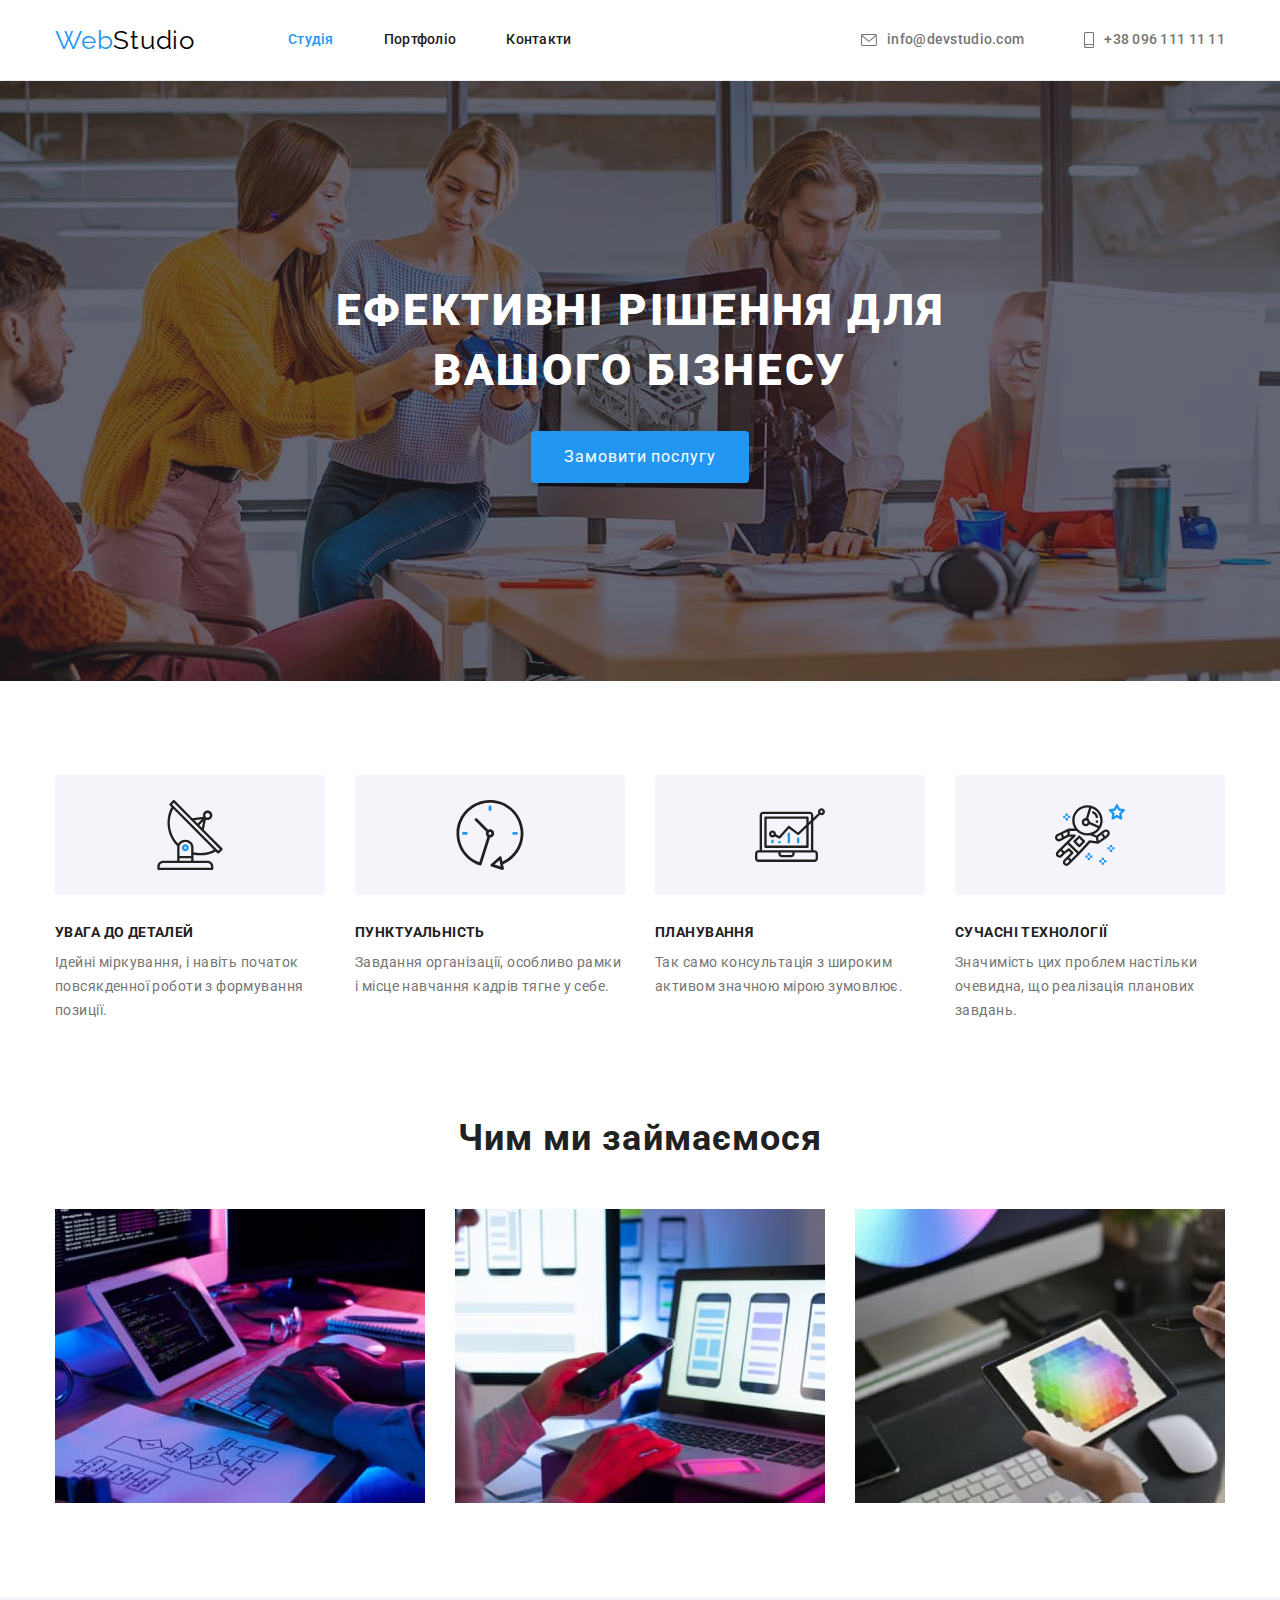
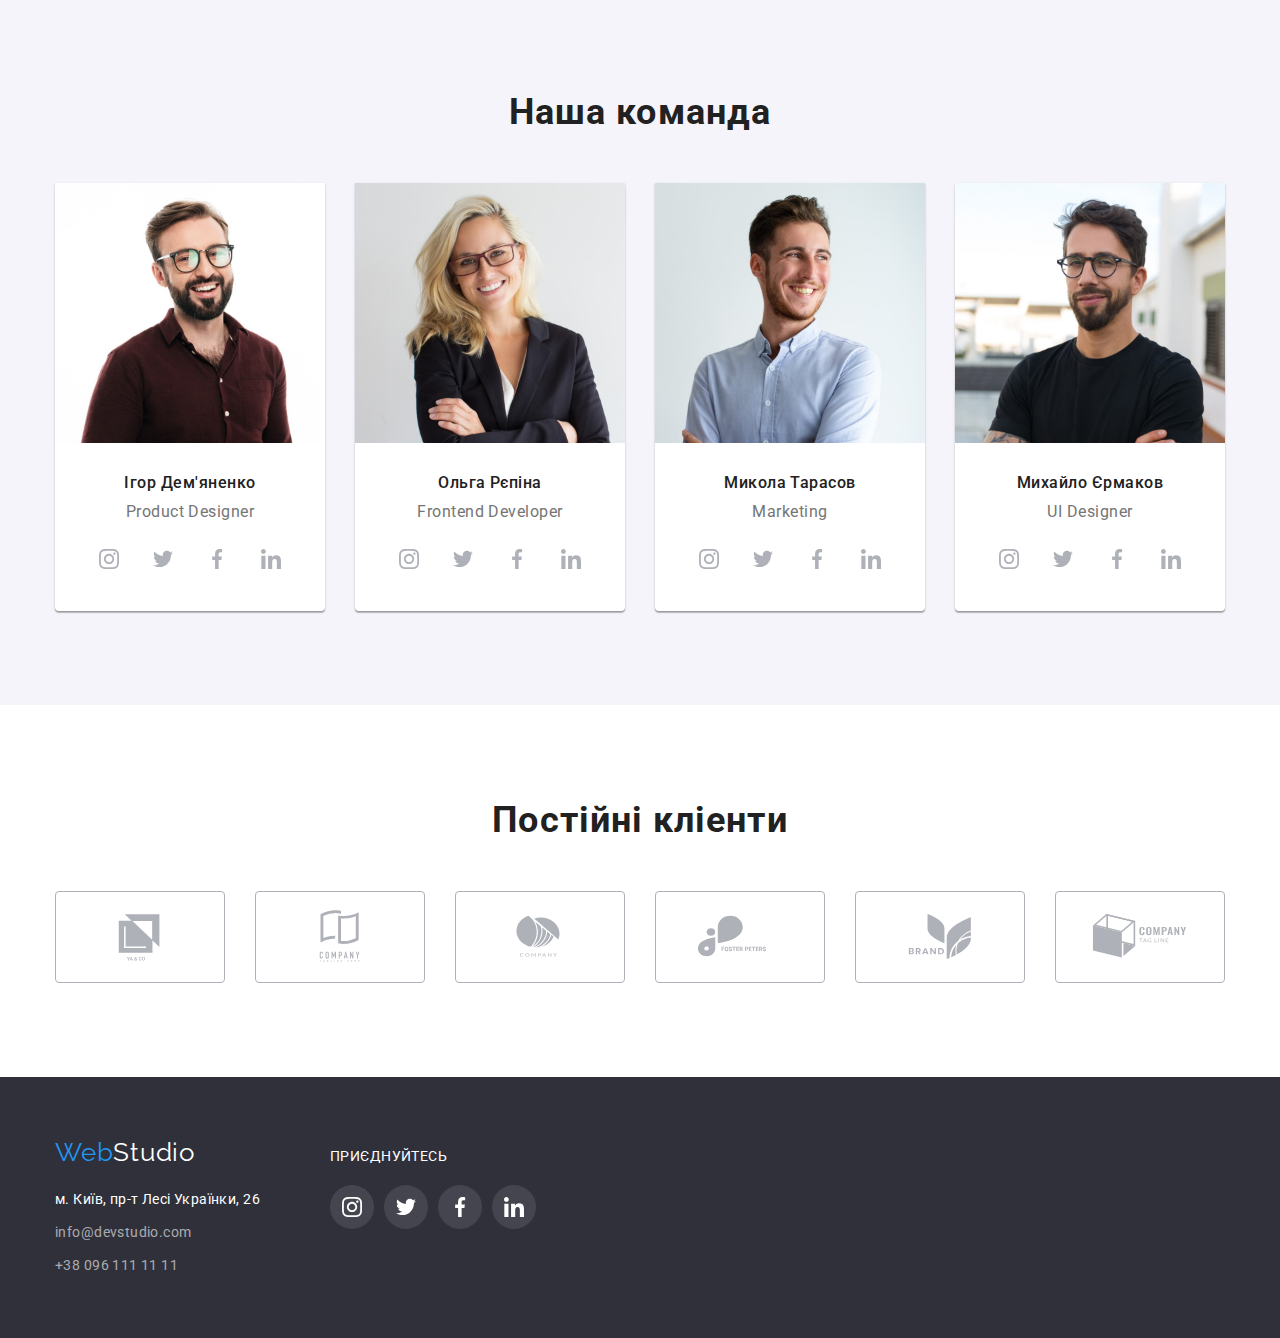
==== index.html @ a4acde21 "copy the files of previous work" ====
<!DOCTYPE html>
<html lang="uk">
  <head>
    <meta charset="UTF-8" />
    <meta http-equiv="X-UA-Compatible" content="IE=edge" />
    <meta name="viewport" content="width=device-width, initial-scale=1.0" />
    <title>Студія</title>
    <link rel="preconnect" href="https://fonts.googleapis.com" />
    <link rel="preconnect" href="https://fonts.gstatic.com" crossorigin />
    <link
      href="https://fonts.googleapis.com/css2?family=Raleway:wght@700&family=Roboto:wght@400;500;700;900&display=swap"
      rel="stylesheet"
    />
    <link
      rel="stylesheet"
      href="https://cdnjs.cloudflare.com/ajax/libs/modern-normalize/1.0.0/modern-normalize.min.css"
    />
    <link rel="stylesheet" href="./css/style.css" />
  </head>
  <body>
    <!--Верхня лінія-->
    <header class="header">
      <div class="container main-nav">
        <nav class="nav">
          <a class="logo" href="./index.html">Web<span class="logo-dark">Studio</span></a>
          <ul class="site-nav list">
            <li class="item"><a href="./index.html" class="link current">Студія</a></li>
            <li class="item"><a href="./portfolio.html" class="link">Портфоліо</a></li>
            <li class="item"><a href="" class="link">Контакти</a></li>
          </ul>
        </nav>
        <ul class="contact list">
            <li class="item">
              <a href="mailto:info@devstudio.com" class="contact-link contact-mailto">
                <svg class="icon-contact" width="16" height="12">
                  <use href="./images/symbol-defs1.svg#icon-envelope"></use></svg>
                info@devstudio.com</a>
            </li>
            <li class="item">
              <a href="tel:+380961111111" class="contact-link contact-phone">
                <svg class="icon-contact" width="10" height="16">
                  <use href="./images/symbol-defs1.svg#icon-smartphone"></use></svg>
                +38 096 111 11 11</a>
            </li>
          </ul>
      </div>
    </header>

    <main>
      <!--Шапка-->
      <section class="hero overlay">
        <div class="container">
          <h1 class="hero-title">Ефективні рішення для вашого бізнесу</h1>
          <button type="button" class="btn">Замовити послугу</button>
        </div>
      </section>
      <!--Особливості-->
      <section class="section">
        <div class="container">
          <h2 class="section-title visually-hidden">Особливості</h2>
          <ul class="features list">
            <li class="features-item">
              <div class="features-icon">
                <svg width="70" height="70">
                  <use href="./images/symbol-defs1.svg#icon-antenna-1"></use>
                </svg>
              </div>
              <h3 class="subtitle">Увага до деталей</h3>
              <p>Ідейні міркування, і навіть початок повсякденної роботи з формування позиції.</p>
            </li>
            <li class="features-item icon-clock">
              <div class="features-icon">
                <svg width="70" height="70">
                  <use href="./images/symbol-defs1.svg#icon-clock-1"></use>
                </svg>
              </div>
              <h3 class="subtitle">Пунктуальність</h3>
              <p>Завдання організації, особливо рамки і місце навчання кадрів тягне у себе.</p>
            </li>
            <li class="features-item icon-diagram">
              <div class="features-icon">
                <svg width="70" height="70">
                  <use href="./images/symbol-defs1.svg#icon-diagram-1"></use>
                </svg>
              </div>
              <h3 class="subtitle">Планування</h3>
              <p>Так само консультація з широким активом значною мірою зумовлює.</p>
            </li>
            <li class="features-item icon-astronaut">
              <div class="features-icon">
                <svg width="70" height="70">
                  <use href="./images/symbol-defs1.svg#icon-astronaut-1"></use>
                </svg>
              </div>
              <h3 class="subtitle">Сучасні технології</h3>
              <p>Значимість цих проблем настільки очевидна, що реалізація планових завдань.</p>
            </li>
          </ul>
        </div>
      </section>
      <!--Чим ми займаємося-->
      <section class="section thumbs-section">
        <div class="container">
          <h2 class="section-title">Чим ми займаємося</h2>
          <ul class="thumbs list">
            <li class="item">
              <img src="./images/img1.jpg" alt="програмування" width="370" />
            </li>
            <li class="item">
              <img src="./images/img2.jpg" alt="створення макету сайта" width="370" />
            </li>
            <li class="item">
              <img src="./images/img3.jpg" alt="планшет з кольорами" width="370" />
            </li>
          </ul>
        </div>
      </section>
      <!--Наша команда-->
      <section class="teams section">
        <div class="container">
          <h2 class="section-title">Наша команда</h2>
          <ul class="members list">
            <li class="avatar">
              <img src="./images/imgcard1.jpg" alt="фото Ігор Дем'яненко" width="270" />
              <div class="member-img">
                <h3 class="member">Ігор Дем'яненко</h3>
                <p class="member-text">Product Designer</p>
                <ul class="social list">
                  <li class="social-item">
                    <a href="#" class="social-link">
                      <svg width="20" height="20">
                        <use href="./images/symbol-defs1.svg#icon-instagram-2"></use>
                      </svg>
                    </a>
                  </li>
                  <li class="social-item">
                    <a href="#" class="social-link">
                      <svg width="20" height="20">
                        <use href="./images/symbol-defs1.svg#icon-twitter-1"></use>
                      </svg>
                    </a>
                  </li>
                  <li class="social-item">
                    <a href="#" class="social-link">
                      <svg width="20" height="20">
                        <use href="./images/symbol-defs1.svg#icon-facebook-1"></use>
                      </svg>
                    </a>
                  </li>
                  <li class="social-item">
                    <a href="#" class="social-link">
                      <svg width="20" height="20">
                        <use href="./images/symbol-defs1.svg#icon-linkedin-1"></use>
                      </svg>
                    </a>
                  </li>
                </ul>
              </div>
            </li>
            <li class="avatar">
              <img src="./images/imgcard2.jpg" alt="фото Ольга Рєпіна" width="270" />
              <div class="member-img">
                <h3 class="member">Ольга Рєпіна</h3>
                <p class="member-text">Frontend Developer</p>
                <ul class="social list">
                  <li class="social-item">
                    <a href="#" class="social-link">
                      <svg width="20" height="20">
                        <use href="./images/symbol-defs1.svg#icon-instagram-2"></use>
                      </svg>
                    </a>
                  </li>
                  <li class="social-item">
                    <a href="#" class="social-link">
                      <svg width="20" height="20">
                        <use href="./images/symbol-defs1.svg#icon-twitter-1"></use>
                      </svg>
                    </a>
                  </li>
                  <li class="social-item">
                    <a href="#" class="social-link">
                      <svg width="20" height="20">
                        <use href="./images/symbol-defs1.svg#icon-facebook-1"></use>
                      </svg>
                    </a>
                  </li>
                  <li class="social-item">
                    <a href="#" class="social-link">
                      <svg width="20" height="20">
                        <use href="./images/symbol-defs1.svg#icon-linkedin-1"></use>
                      </svg>
                    </a>
                  </li>
                </ul>
              </div>
            </li>
            <li class="avatar">
              <img src="./images/imgcard3.jpg" alt="фото Микола Тарасов" width="270" />
              <div class="member-img">
                <h3 class="member">Микола Тарасов</h3>
                <p class="member-text">Marketing</p>
                <ul class="social list">
                  <li class="social-item">
                    <a href="#" class="social-link">
                      <svg width="20" height="20">
                        <use href="./images/symbol-defs1.svg#icon-instagram-2"></use>
                      </svg>
                    </a>
                  </li>
                  <li class="social-item">
                    <a href="#" class="social-link">
                      <svg width="20" height="20">
                        <use href="./images/symbol-defs1.svg#icon-twitter-1"></use>
                      </svg>
                    </a>
                  </li>
                  <li class="social-item">
                    <a href="#" class="social-link">
                      <svg width="20" height="20">
                        <use href="./images/symbol-defs1.svg#icon-facebook-1"></use>
                      </svg>
                    </a>
                  </li>
                  <li class="social-item">
                    <a href="#" class="social-link">
                      <svg width="20" height="20">
                        <use href="./images/symbol-defs1.svg#icon-linkedin-1"></use>
                      </svg>
                    </a>
                  </li>
                </ul>
              </div>
            </li>
            <li class="avatar">
              <img src="./images/imgcard4.jpg" alt="фото Михайло Єрмаков" width="270" />
              <div class="member-img">
                <h3 class="member">Михайло Єрмаков</h3>
                <p class="member-text">UI Designer</p>
                <ul class="social list">
                  <li class="social-item">
                    <a href="#" class="social-link">
                      <svg width="20" height="20">
                        <use href="./images/symbol-defs1.svg#icon-instagram-2"></use>
                      </svg>
                    </a>
                  </li>
                  <li class="social-item">
                    <a href="#" class="social-link">
                      <svg width="20" height="20">
                        <use href="./images/symbol-defs1.svg#icon-twitter-1"></use>
                      </svg>
                    </a>
                  </li>
                  <li class="social-item">
                    <a href="#" class="social-link">
                      <svg width="20" height="20">
                        <use href="./images/symbol-defs1.svg#icon-facebook-1"></use>
                      </svg>
                    </a>
                  </li>
                  <li class="social-item">
                    <a href="#" class="social-link">
                      <svg width="20" height="20">
                        <use href="./images/symbol-defs1.svg#icon-linkedin-1"></use>
                      </svg>
                    </a>
                  </li>
                </ul>
              </div>
            </li>
          </ul>
        </div>
      </section>
      <!-- Постійні клієнти -->
      <section class="section">
        <div class="container">
          <h2 class="section-title">Постійні кліенти</h2>
          <ul class="clients list">
            <li class="client-item">
              <a href="#" class="client-link">
                <svg width="106" height="60">
                  <use href="./images/symbol-defs1.svg#icon-Client-1"></use>
                </svg>
              </a>
            </li>
            <li class="client-item">
              <a href="#" class="client-link">
                <svg width="106" height="60">
                  <use href="./images/symbol-defs1.svg#icon-Client-2"></use>
                </svg>
              </a>
            </li>
            <li class="client-item">
              <a href="#" class="client-link">
                <svg width="106" height="60">
                  <use href="./images/symbol-defs1.svg#icon-Client-3"></use>
                </svg>
              </a>
            </li>
            <li class="client-item">
              <a href="#" class="client-link">
                <svg width="106" height="60">
                  <use href="./images/symbol-defs1.svg#icon-Client-4"></use>
                </svg>
              </a>
            </li>
            <li class="client-item">
              <a href="#" class="client-link">
                <svg width="106" height="60">
                  <use href="./images/symbol-defs1.svg#icon-Client-5"></use>
                </svg>
              </a>
            </li>
            <li class="client-item">
              <a href="#" class="client-link">
                <svg width="106" height="60">
                  <use href="./images/symbol-defs1.svg#icon-Client-6"></use>
                </svg>
              </a>
            </li>
          </ul>
        </div>
      </section>
    </main>
    <footer class="address">
      <div class="container">
        <div class="box-footer">
          <div>
            <a class="logo" href="./index.html">Web<span class="logo-light">Studio</span></a>
            <address class="address-item">
              <ul class="list">
                <li>
                  <a
                    class="map"
                    href="https://goo.gl/maps/CPtrU1FHBa2aNyZL9"
                    target="_blank"
                    rel="noopener noreferrer nofollow"
                    >м. Київ, пр-т Лесі Українки, 26</a
                  >
                </li>
                <li class="mailto">
                  <a href="mailto:info@devstudio.com" class="contact-link">info@devstudio.com</a>
                </li>
                <li><a href="tel:+380961111111" class="contact-link">+38 096 111 11 11</a></li>
              </ul>
            </address>
          </div>
          <div class="box-action">
            <p class="action">Приєднуйтесь</p>
            <ul class="social list">
              <li class="social-item">
                <a href="#" class="social-link action-link">
                  <svg class="social-network" width="20" height="20">
                    <use href="./images/symbol-defs1.svg#icon-instagram-2"></use>
                  </svg>
                </a>
              </li>
              <li class="social-item">
                <a href="#" class="social-link action-link">
                  <svg class="social-network" width="20" height="20">
                    <use href="./images/symbol-defs1.svg#icon-twitter-1"></use>
                  </svg>
                </a>
              </li>
              <li class="social-item">
                <a href="#" class="social-link action-link">
                  <svg class="social-network" width="20" height="20">
                    <use href="./images/symbol-defs1.svg#icon-facebook-1"></use>
                  </svg>
                </a>
              </li>
              <li class="social-item">
                <a href="#" class="social-link action-link">
                  <svg class="social-network" width="20" height="20">
                    <use href="./images/symbol-defs1.svg#icon-linkedin-1"></use>
                  </svg>
                </a>
              </li>
            </ul>
          </div>
        </div>
      </div>
    </footer>
  </body>
</html>
---- css/style.css ----
/* 
font-family: 'Roboto';
font-weight: 400;500;700;900
color main color #757575
color title h2 #212121
background #FFFFFF
title hero #FFFFFF
team card job #757575
background section teams #F5F4FA
address tel color: rgba(255, 255, 255, 0.6)
logo #000000 #2196F3 #FFFFFF Raleway 700
hover #2196F3 mail #757575 
portfolio #212121 Roboto 500
 */
/* html {
   box-sizing: border-box;
}
*,
*::before,
*::after {
   box-sizing: inherit;
} */
:root {
   --primary-text-color: #757575;
   --title-text-color: #212121;
   --accent-text-color: #2196F3;
   --white-color: #FFFFFF;
   --section-background: #F5F4FA;
   --btn-hover-color: #188CE8;
   --hero-background: #C4C4C4;
   --logo-dark-color: #000000;
   --hero-background-gradient: rgba(47, 48, 58, 0.4);
   --footer-background: #2F303A;
   --icon-color: #AFB1B8;
   --social-link-background: rgba(255, 255, 255, 0.1);
   --header-border-color: #ECECEC;
   --project-item-border-color: #EEEEEE;
 }

body {
   margin: 0;
   background-color: var(--white-color);
   color: var(--primary-text-color);
   font-family: 'Roboto', sans-serif;
   letter-spacing: 0.03em;
}

.list {
   padding: 0;
   margin: 0;
   list-style: none;
}
.container {
   margin-left: auto;
   margin-right: auto;
   width: 1200px;
   padding-left: 15px;
   padding-right: 15px;
}
h1,
h2,
h3,
h4,
h5,
h6,
p {
   margin-top: 0;
   margin-bottom: 0;
}
img {
   display: block;
   max-width: 100%;
   height: auto;
}
/* header */
.header {
   display: block;
   border-bottom: 1px solid var(--header-border-color);
}
.main-nav {
   display: flex;
   align-items: center;
}
.nav {
   display: flex;
   align-items: center;
}
.nav .logo {
   margin-right: 93px;
}
.logo {
   color: var(--accent-text-color);
   font-family: 'Raleway', sans-serif;
   font-size: 26px;
   line-height: 1.19;
   letter-spacing: 0.03em;
   text-decoration: none;
}

.logo-dark {
   color: var(--logo-dark-color);
}

.logo-light {
   color: var(--white-color);
}

/* site-nav */
.site-nav {
   display: flex;
}
.site-nav .item:not(:last-child) {
   margin-right: 50px;
}
.site-nav .link {
   display: block;
   padding-top: 32px;
   padding-bottom: 32px; 
   color: var(--title-text-color);
   font-weight: 500;
   font-size: 14px;
   line-height: 1.14;
   letter-spacing: 0.02em;
   text-decoration: none;
}

.site-nav .link:hover,
.site-nav .link:focus {
   color: var(--accent-text-color);
}

.site-nav .link.current {
   color: var(--accent-text-color);
}
.contact {
   display: flex;
   margin-left: auto;
}
.contact .item + .item {
   margin-left: 50px;
}
.contact .item {
   display: flex;
   align-items: center;
}
.contact .contact-link {
   display: flex;
   align-items: center;
   margin-left: 10px;
   padding-top: 32px;
   padding-bottom: 32px;
   color: var(--primary-text-color);
   font-weight: 500;
   font-size: 14px;
   fill: currentColor;
   line-height: 1.14;
   letter-spacing: 0.02em;
   text-decoration: none;
}
.contact-link:hover,
.contact-link:focus {
   color: var(--accent-text-color);
}
.icon-contact {
   margin-right: 10px;
}

/* footer */
.address {
   padding-top: 60px;
   padding-bottom: 60px;
   background-color: var(--footer-background);
}
.address-item {
   margin-top: 20px;
}
.map {
   color: var(--white-color);
   font-style: normal;
   font-size: 14px;
   line-height: 1.71;
   letter-spacing: 0.03em;
   text-decoration: none;
}

.address .contact-link {
   color: rgba(255, 255, 255, 0.6);
   font-style: normal;
   font-size: 14px;
   line-height: 1.71;
   letter-spacing: 0.03em;
   text-decoration: none;
}

.mailto {
   margin: 9px 0;
}
.box-footer {
   display: flex;
   align-items: baseline;
}
.box-action {
   margin-left: 70px;
}
.action {
   margin-bottom: 20px;
   color: var(--white-color);
   font-size: 14px;
   line-height: 1.14;
   letter-spacing: 0.03em;
   text-transform: uppercase;
}
.action-link {
   border-radius: 50%;
   background-color: var(--social-link-background);
}
.social-network {
   fill: var(--white-color);
}

/* hero */
.hero {
   padding: 200px 0;
   background-color: var(--hero-background);
   text-align: center;
}
.overlay {
   max-width: 1600px;
   height: 600px;
   margin-left: auto;
   margin-right: auto;
   background-image:linear-gradient(
      to right,
      var(--hero-background-gradient),
      var(--hero-background-gradient)),
   url(../images/hero-background.jpg);
   background-position: center;
   background-size: cover;
   background-repeat: no-repeat;
}

.hero-title {
   margin-bottom: 30px;
   color: var(--white-color);
   font-weight: 900;
   font-size: 44px;
   line-height: 1.36;
   letter-spacing: 0.06em;
   text-transform: uppercase;
   width: 700px;
   margin: 0 auto 30px auto;

}

.btn {
   display: inline-block;
   border: 1px solid transparent;
   border-radius: 4px;
   padding: 10px 32px;
   min-width: 216px;
   background-color: var(--accent-text-color);
   color: var(--white-color);
   box-shadow: 0px 4px 4px rgba(0, 0, 0, 0.15);
   font-family: inherit;
   font-size: 16px;
   line-height: 1.88;
   letter-spacing: 0.06em;
   cursor: pointer;
}
.btn:hover,
.btn:focus {
   background-color: var(--btn-hover-color);
}
.section {
   padding-bottom: 94px;
   padding-top: 94px;
}
.visually-hidden {
   position: absolute;
   white-space: nowrap;
   width: 1px;
   height: 1px;
   overflow: hidden;
   border: 0;
   padding: 0;
   clip: rect(0 0 0 0);
   clip-path: inset(50%);
   margin: -1px;
}
.section-title {
   margin-bottom: 50px;
   color:  var(--title-text-color);
   font-size: 36px;
   line-height: 1.17;
   letter-spacing: 0.03em;
   text-align: center;
}
.subtitle {
   margin-bottom: 10px;
   color: var(--title-text-color);
   font-size: 14px;
   line-height: 1.14;
   letter-spacing: 0.03em;
   text-transform: uppercase;
}
/* features */
.features {
   display: flex;
}
.features-item + .features-item {
   margin-left: 30px;
}
.features-item {
   width: 270px;
}
.features-icon {
   display: flex;
   height: 120px;
   justify-content: center;
   align-items: center;
   margin-bottom: 30px;
   background-color: var(--section-background);
   border-radius: 4px
}
.features p {
   font-size: 14px;
   line-height: 1.71;
   letter-spacing: 0.03em;
}

/* what we make */
.thumbs-section {
   padding-top: 0;
}
.thumbs {
   display: flex;
   margin-right: -30px;
}
.thumbs .item {
   flex-basis: calc(100%/3 - 30px);
   margin-right: 30px;
}
/* our teams */
.teams {
   background-color: var(--section-background);
}
.members {
   display: flex;
   margin-right: -30px;
}
.avatar {
   margin-right: 30px;
   background-color: var(--white-color);
   box-shadow: 0px 1px 3px rgba(0, 0, 0, 0.12), 0px 1px 1px rgba(0, 0, 0, 0.14), 0px 2px 1px rgba(0, 0, 0, 0.2);
   border-radius: 0px 0px 4px 4px;
   text-align: center;
}
.member-img {
   padding: 30px;
}
.member {
   margin-bottom: 10px;
   color: var(--title-text-color);
   font-weight: 500;
   font-size: 16px;
   line-height: 1.19;
   letter-spacing: 0.03em;
   
}
.member-text {
   margin-bottom: 16px;
   font-size: 16px;
   line-height: 1.19;
   letter-spacing: 0.03em;
}
.social {
   display: flex;
   justify-content: center;
   margin-right: -10px;
}
.social-item {
   margin-right: 10px;

}
.social-link {
   display: flex;
   justify-content: center;
   align-items: center;
   fill: var(--icon-color);
   width: 44px;
   height: 44px;
   border-radius: 50%;
}
.social-link:hover,
.social-link:focus {
   background-color: var(--accent-text-color);
   fill: var(--white-color);
}

/* regular customers */

.clients {
   display: flex;
   margin-right: -30px;
   justify-content: center;
}
.client-item {
   margin-right: 30px;
   width: 170px;
   height: 92px;
   
}
.client-link {
   display: flex;
   justify-content: center;
   align-items: center;
   width: 100%;
   height: 100%;
   fill: var(--icon-color);
   border: 1px solid var(--icon-color);
   border-radius: 4px;
}
.client-link:hover,
.client-link:focus {
   border-color: var(--accent-text-color);
   fill: var(--accent-text-color);
}

/* portfolio button */
.buttons {
   display: flex;
   justify-content: center;
   margin-bottom: 50px;
}
.button {
   display: inline-block;
   border: 1px solid transparent;
   border-radius: 4px;
   padding: 6px 22px;
   min-width: 73px;
   color: var(--title-text-color);
   background-color: var(--section-background);
   font-family: inherit;
   font-weight: 500;
   font-size: 16px;
   line-height: 1.63;
   letter-spacing: 0.03em;
   cursor: pointer;
}
.buttons .item:not(:last-child) {
   margin-right: 8px;
}
.button:hover,
.button:focus {
   color: var(--white-color);
   background-color: var(--accent-text-color);
   box-shadow: 0px 3px 1px rgba(0, 0, 0, 0.1), 0px 1px 2px rgba(0, 0, 0, 0.08), 0px 2px 2px rgba(0, 0, 0, 0.12);
   border-radius: 4px;
}
/* portfolio */
.portfolio {
   display: flex;
   flex-wrap: wrap;
   margin-right: -30px;
   margin-bottom: -30px;
}
.project {
   flex-basis: calc(100%/3 - 30px);
   margin-right: 30px;
   margin-bottom: 30px;
}
.project-item {
   padding: 20px 24px;
   border: 1px solid var(--project-item-border-color);
}
.portfolio-title {
   margin-bottom: 4px;
   color: var(--title-text-color);
   font-size: 18px;
   line-height: 2;
   letter-spacing: 0.06em;
}
.portfolio-text {
   color: var(--primary-text-color);
   font-size: 16px;
   line-height: 1.88;
   letter-spacing: 0.03em;
}
.project-link {
   display: block;
   background-color: var(--white-color);
   text-decoration: none;
}
.project-link:hover,
.project-link:focus {
      box-shadow: 0px 1px 1px rgba(0, 0, 0, 0.12), 0px 4px 4px rgba(0, 0, 0, 0.06), 1px 4px 6px rgba(0, 0, 0, 0.16);
}
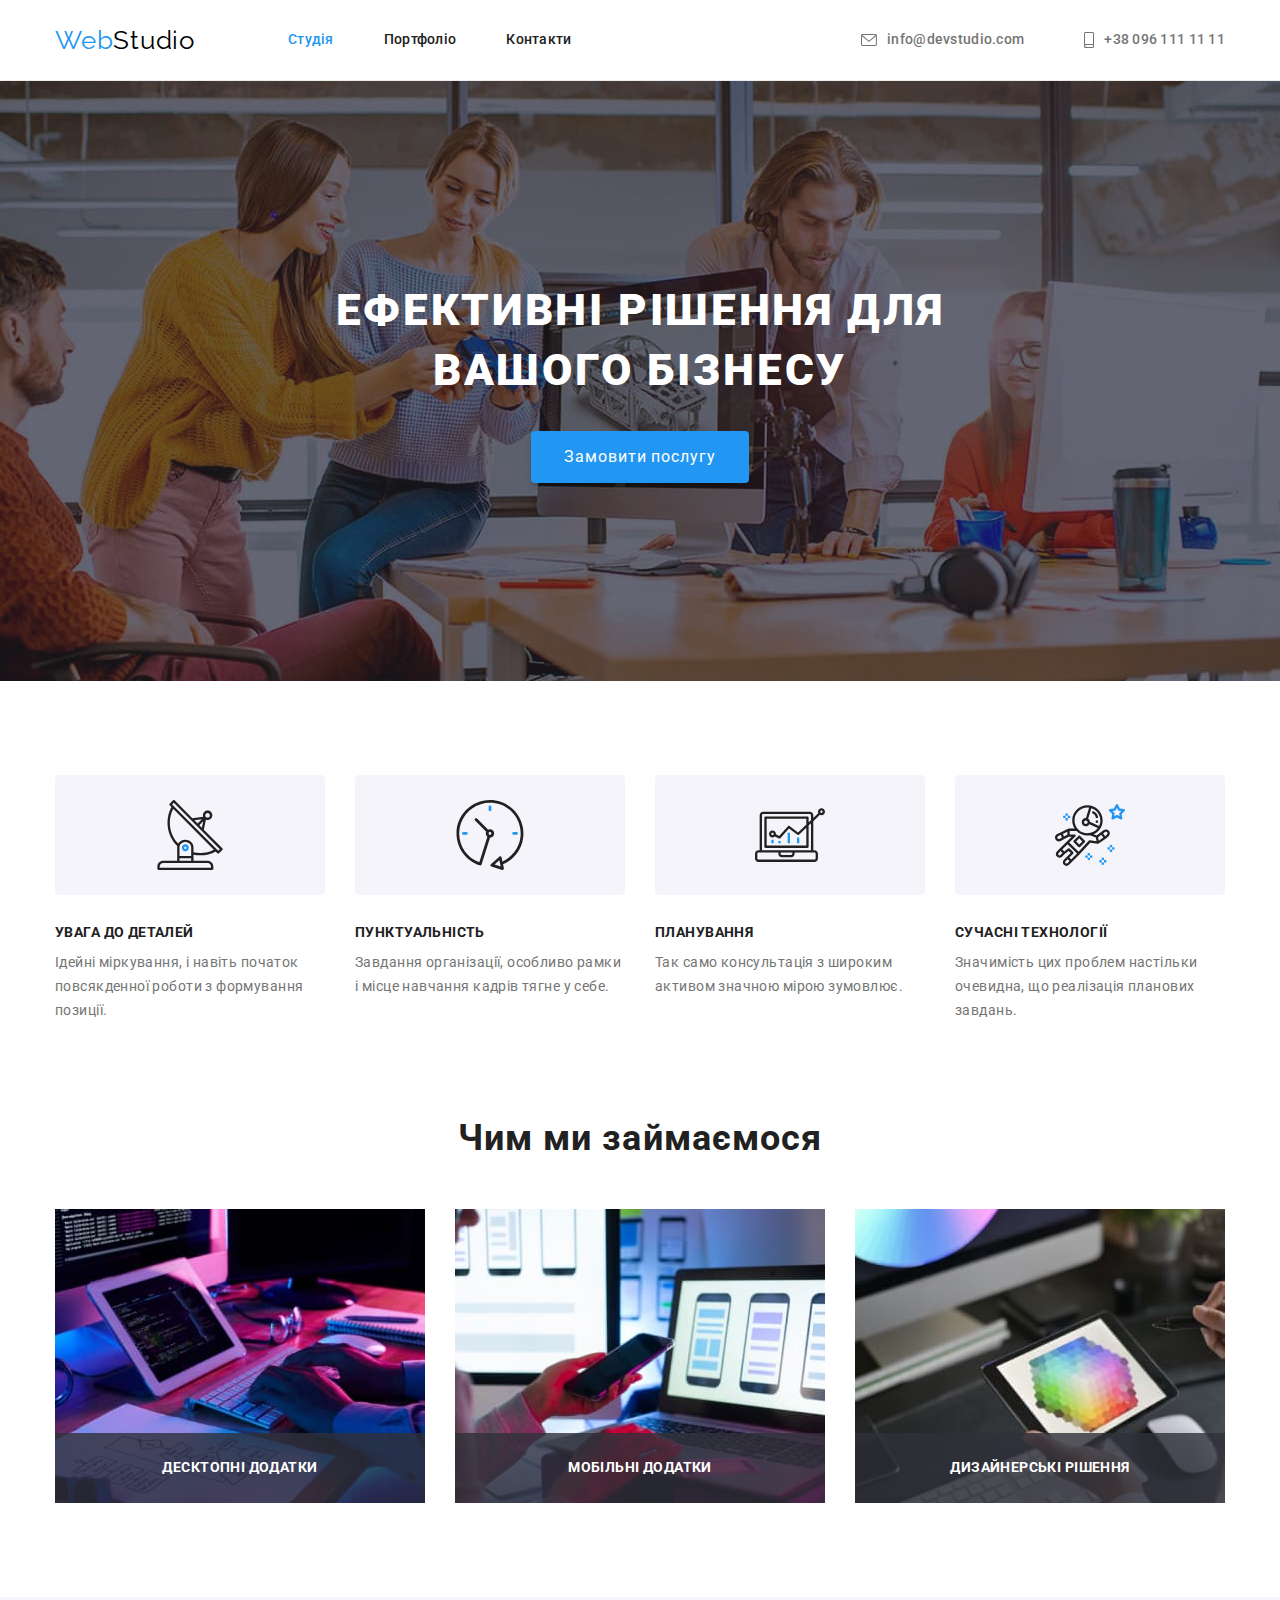
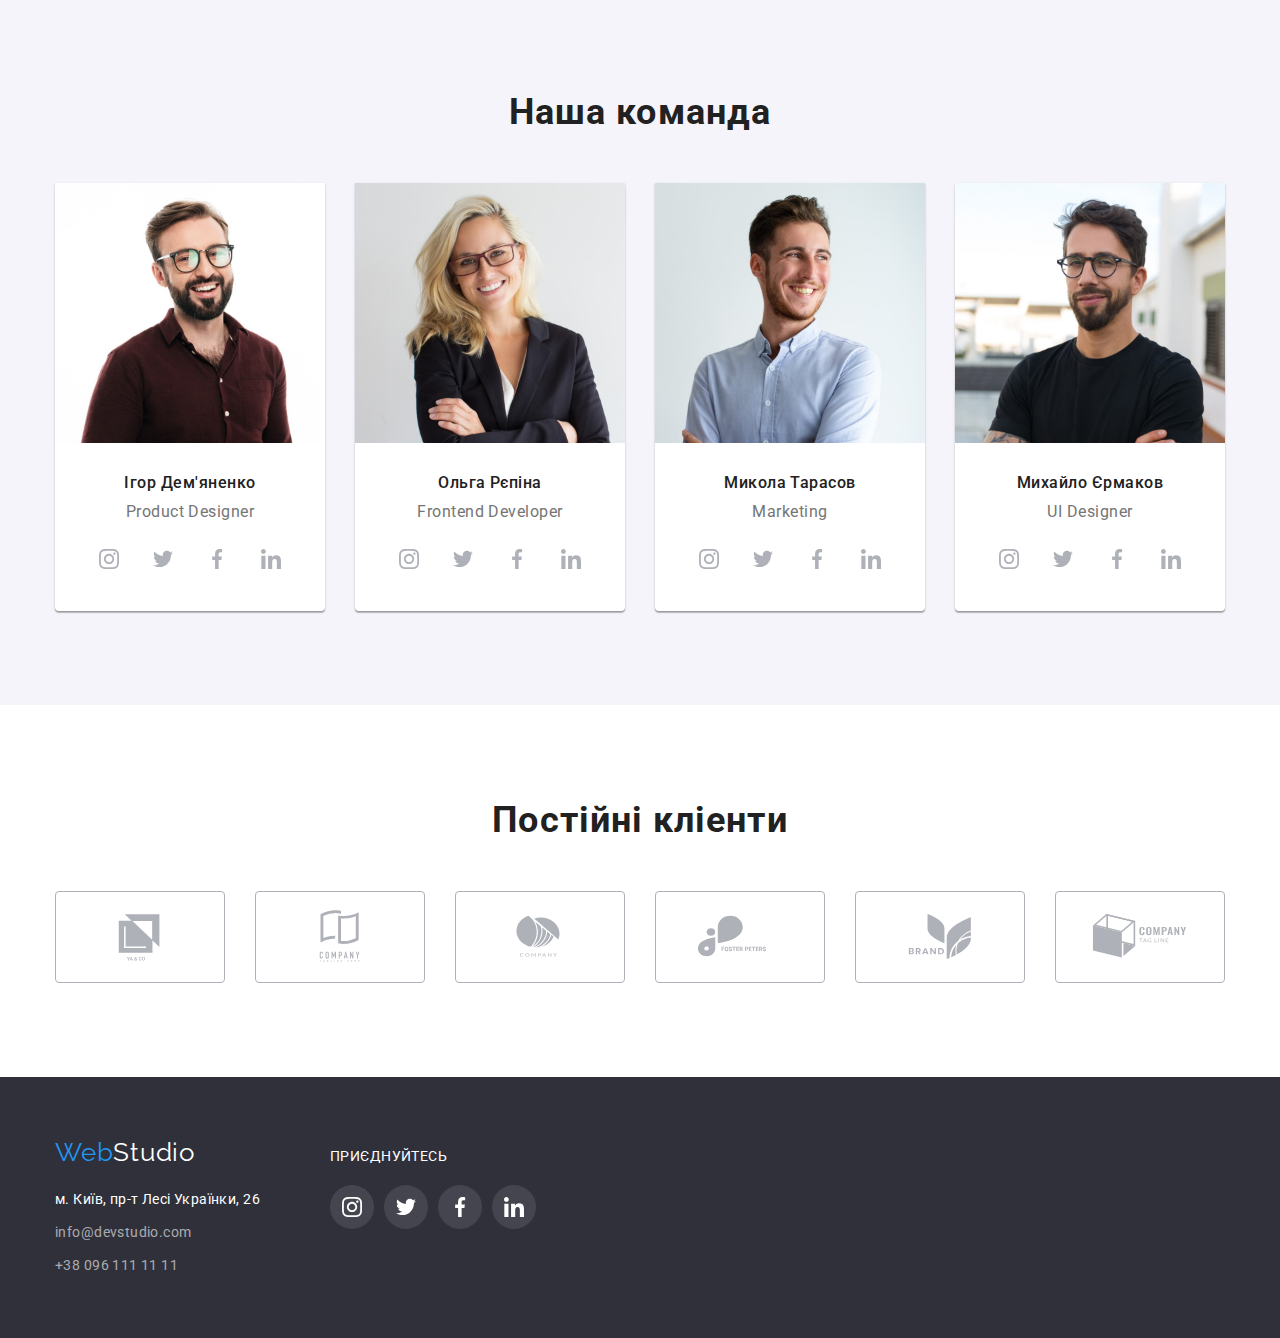
==== commit bfa44538: "added overlay for section" ====
--- a/index.html
+++ b/index.html
@@ -103,14 +103,23 @@
         <div class="container">
           <h2 class="section-title">Чим ми займаємося</h2>
           <ul class="thumbs list">
-            <li class="item">
+            <li class="thumb-item">
               <img src="./images/img1.jpg" alt="програмування" width="370" />
-            </li>
-            <li class="item">
+              <div class="thumb-overlay">
+                <p class="thumb-text">Десктопні додатки</p>
+              </div>
+            </li>
+            <li class="thumb-item">
               <img src="./images/img2.jpg" alt="створення макету сайта" width="370" />
-            </li>
-            <li class="item">
+              <div class="thumb-overlay">
+                <p class="thumb-text">Мобільні додатки</p>
+              </div>
+            </li>
+            <li class="thumb-item">
               <img src="./images/img3.jpg" alt="планшет з кольорами" width="370" />
+              <div class="thumb-overlay">
+                <p class="thumb-text">Дизайнерські рішення</p>
+              </div>
             </li>
           </ul>
         </div>
--- a/css/style.css
+++ b/css/style.css
@@ -337,9 +337,32 @@
    display: flex;
    margin-right: -30px;
 }
-.thumbs .item {
+.thumb-item {
+   position: relative;
    flex-basis: calc(100%/3 - 30px);
    margin-right: 30px;
+}
+.thumb-overlay {
+   position: absolute;
+   bottom: 0;
+   width: 100%;
+   padding: 27px 0;
+   background-image: linear-gradient(
+      to right,
+      rgba(47, 48, 58, 0.8),
+      rgba(47, 48, 58, 0.8));
+   background-position: center;
+   background-size: cover;
+   background-repeat: no-repeat
+}
+.thumb-text {
+   font-weight: 700;
+   font-size: 14px;
+   line-height: 1.14;
+   text-align: center;
+   letter-spacing: 0.03em;
+   text-transform: uppercase;
+   color: var(--white-color);
 }
 /* our teams */
 .teams {
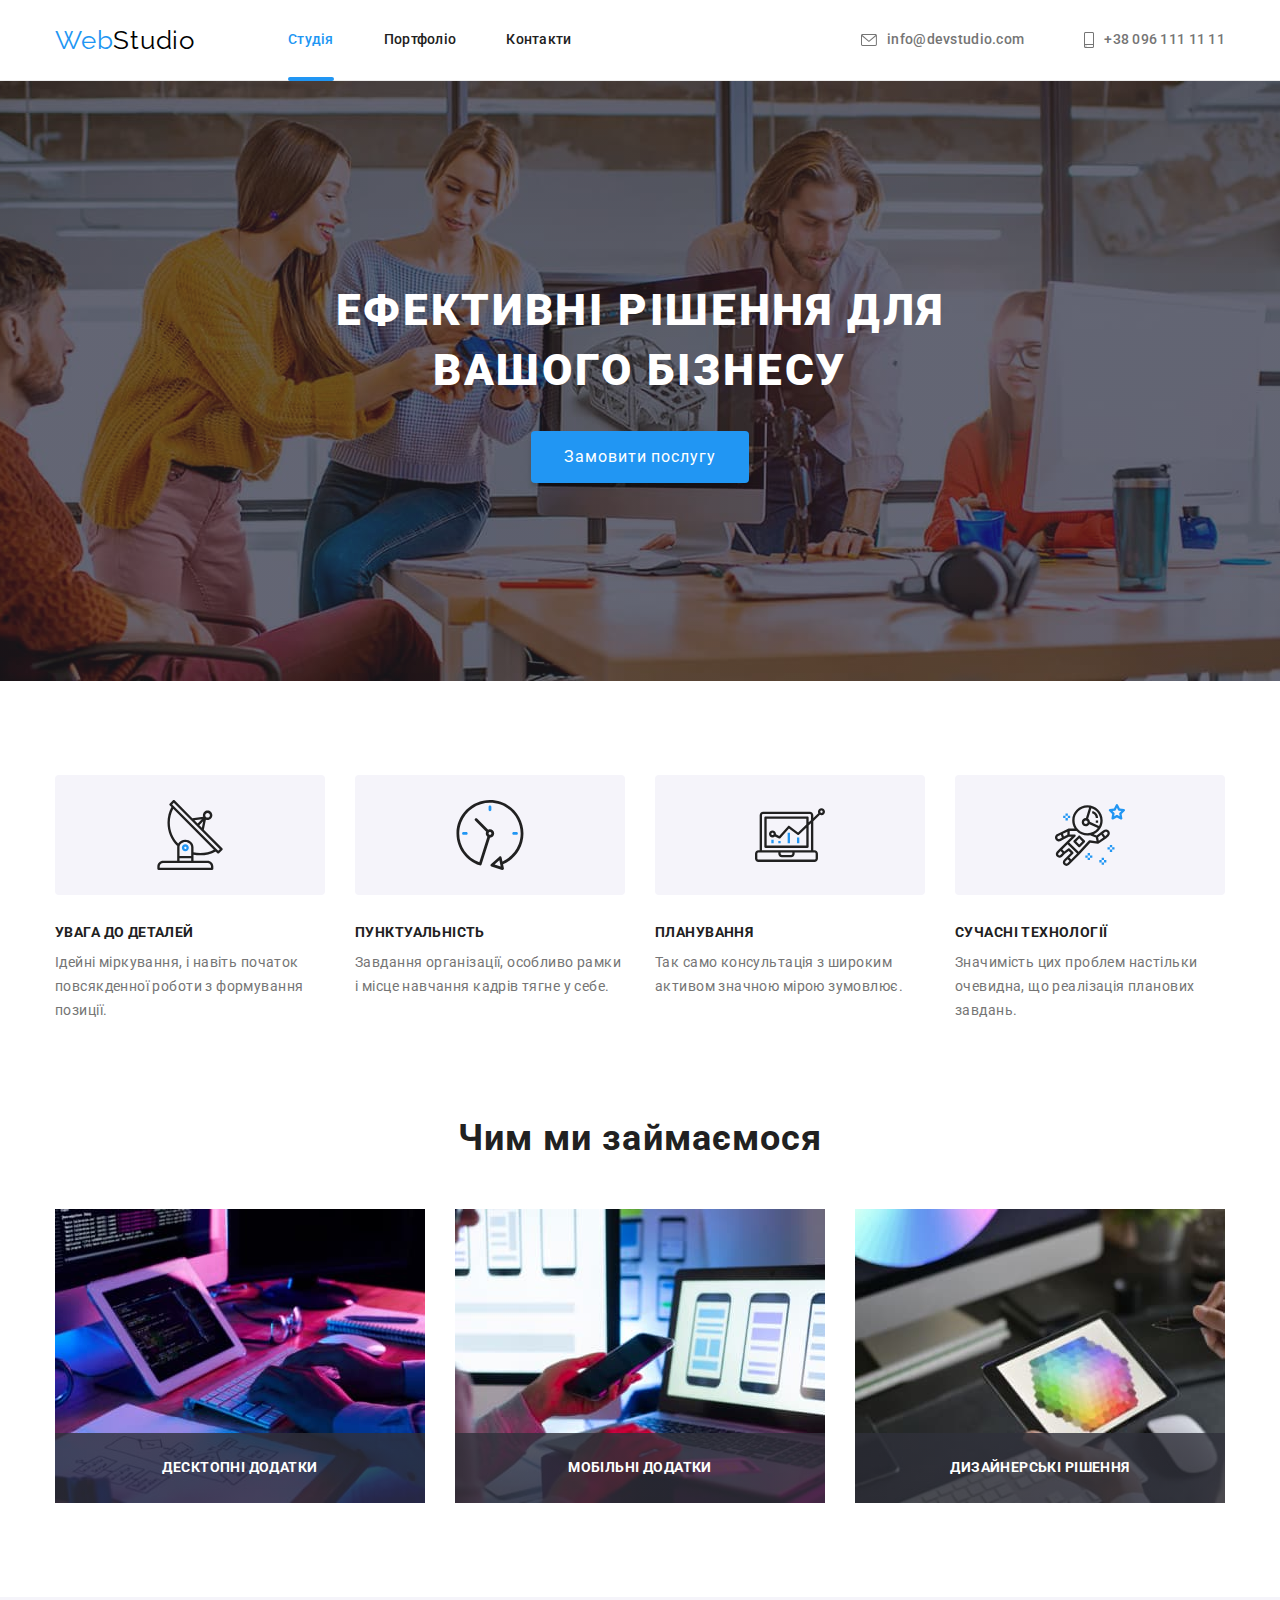
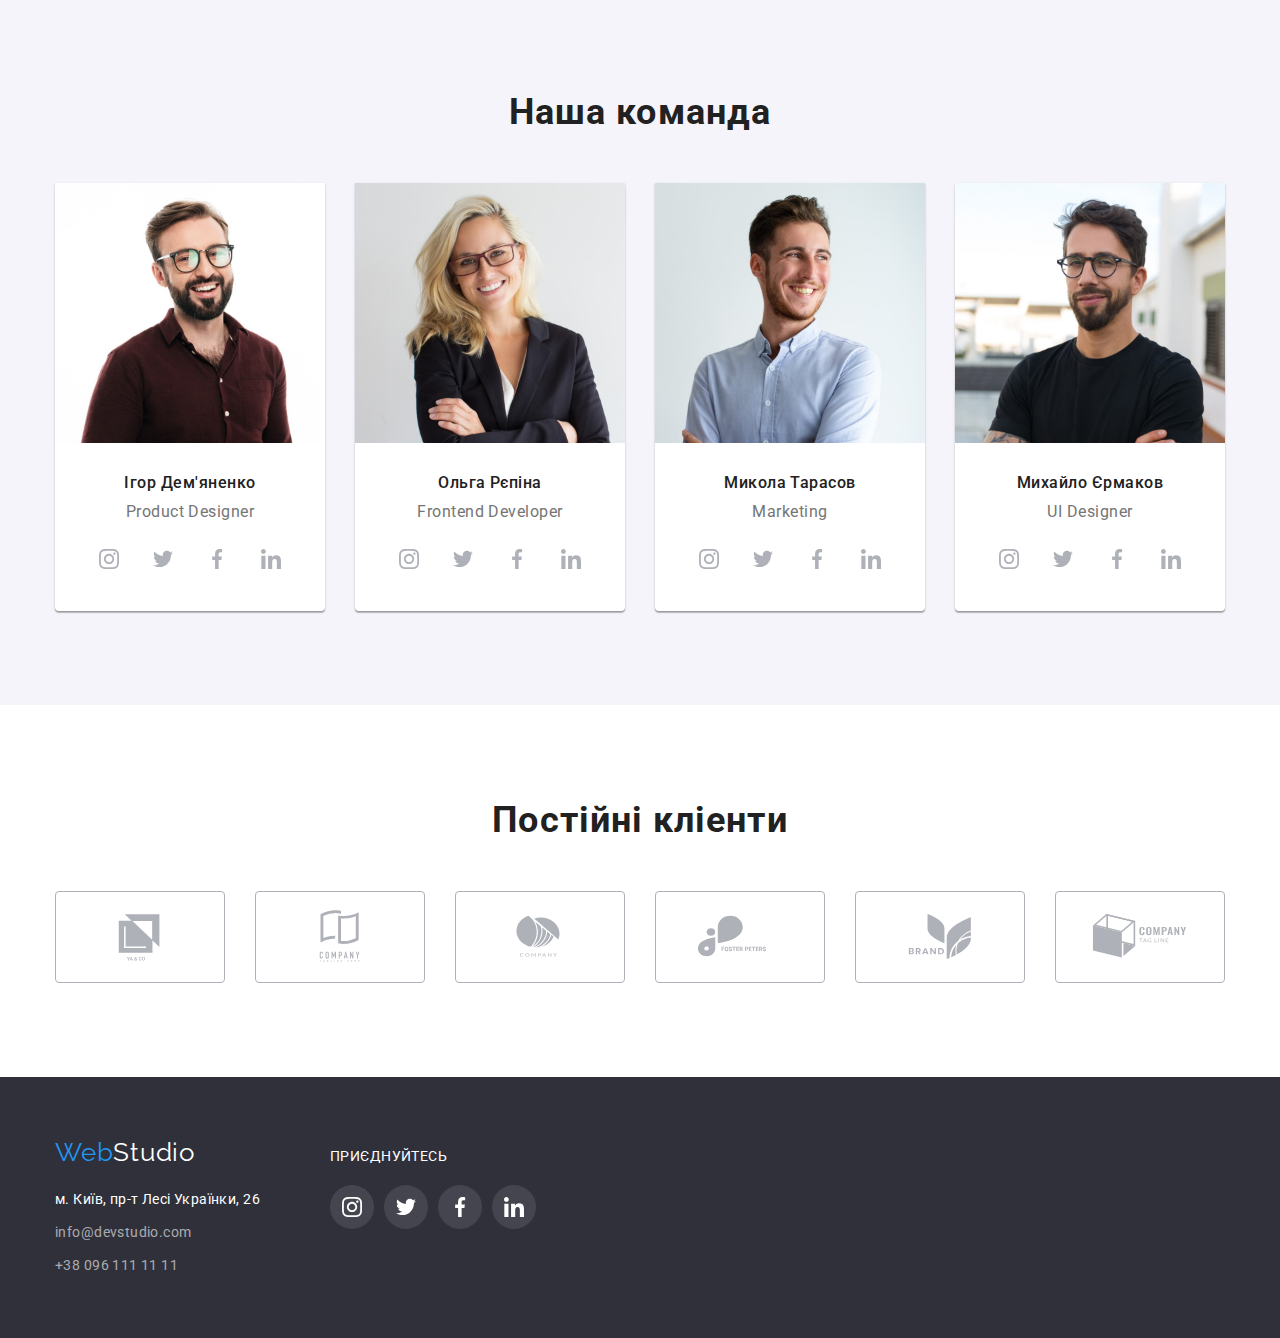
==== commit fb794ca1: "added modal" ====
--- a/index.html
+++ b/index.html
@@ -24,7 +24,7 @@
         <nav class="nav">
           <a class="logo" href="./index.html">Web<span class="logo-dark">Studio</span></a>
           <ul class="site-nav list">
-            <li class="item"><a href="./index.html" class="link current">Студія</a></li>
+            <li class="item"><a href="./index.html" class="link current link-current">Студія</a></li>
             <li class="item"><a href="./portfolio.html" class="link">Портфоліо</a></li>
             <li class="item"><a href="" class="link">Контакти</a></li>
           </ul>
@@ -51,7 +51,7 @@
       <section class="hero overlay">
         <div class="container">
           <h1 class="hero-title">Ефективні рішення для вашого бізнесу</h1>
-          <button type="button" class="btn">Замовити послугу</button>
+          <button data-modal-open type="button" class="btn">Замовити послугу</button>
         </div>
       </section>
       <!--Особливості-->
@@ -390,5 +390,15 @@
         </div>
       </div>
     </footer>
+    <div class=" backdrop is-hidden" data-modal>
+      <div class="modal">
+        <button data-modal-close type="button" class="modal-btn">
+          <svg width="18" height="18">
+            <use href="./images/symbol-defs1.svg#icon-close-black"></use>
+          </svg>
+        </button>
+      </div>
+    </div>
+    <script src="./js/modal.js"></script>
   </body>
 </html>
--- a/css/style.css
+++ b/css/style.css
@@ -133,6 +133,20 @@
 .site-nav .link.current {
    color: var(--accent-text-color);
 }
+.link-current {
+   position: relative;
+}
+.link-current::after {
+   position: absolute;
+   bottom: -1px;
+   left: 0;
+   content: "";
+   display: inline-block;
+   width: 100%;
+   height: 4px;
+   background-color: var(--accent-text-color);
+   border-radius: 2px;
+}
 .contact {
    display: flex;
    margin-left: auto;
@@ -519,3 +533,42 @@
 .project-link:focus {
       box-shadow: 0px 1px 1px rgba(0, 0, 0, 0.12), 0px 4px 4px rgba(0, 0, 0, 0.06), 1px 4px 6px rgba(0, 0, 0, 0.16);
 }
+
+/* Modal window */
+
+.backdrop {
+   position: absolute;
+   top: 0;
+   left: 0;
+   width: 100%;
+   height: 100%;
+   background-color: rgba(0, 0, 0, 0.2);
+}
+.backdrop.is-hidden {
+   opacity: 0;
+   pointer-events: none;
+}
+.modal {
+   position: absolute;
+   top: 50%;
+   left: 50%;
+   transform: translate( -50%, -50%);
+   min-height: 581px;
+   min-width: 528px;
+   background: #FFFFFF;
+   box-shadow: 0px 1px 3px rgba(0, 0, 0, 0.12), 0px 1px 1px rgba(0, 0, 0, 0.14), 0px 2px 1px rgba(0, 0, 0, 0.2);
+   border-radius: 4px;
+}
+.modal-btn {
+   position: absolute;
+   top: 8px;
+   right: 8px;
+   display: flex;
+   justify-content: center;
+   align-items: center;
+   width: 30px;
+   height: 30px;
+   border-radius: 50%;
+   background: #FFFFFF;
+   border: 1px solid rgba(0, 0, 0, 0.1);
+}
